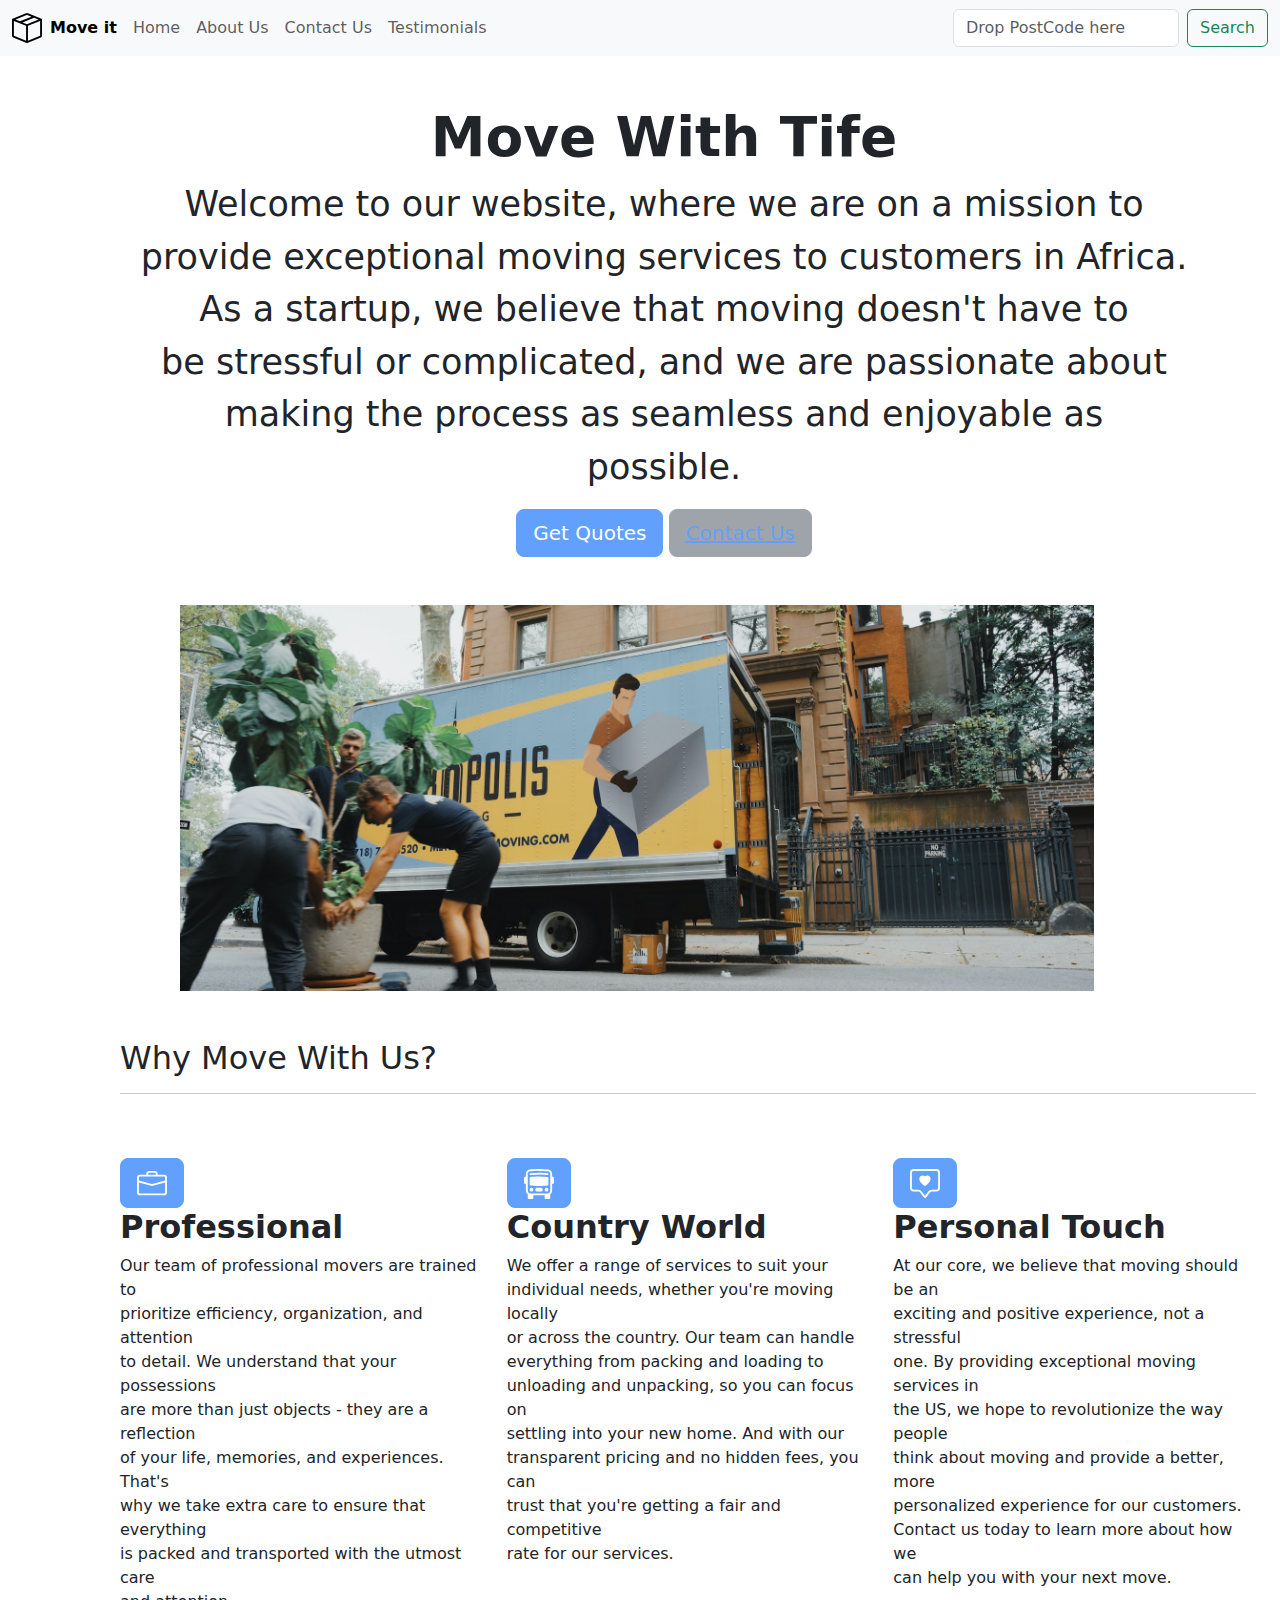
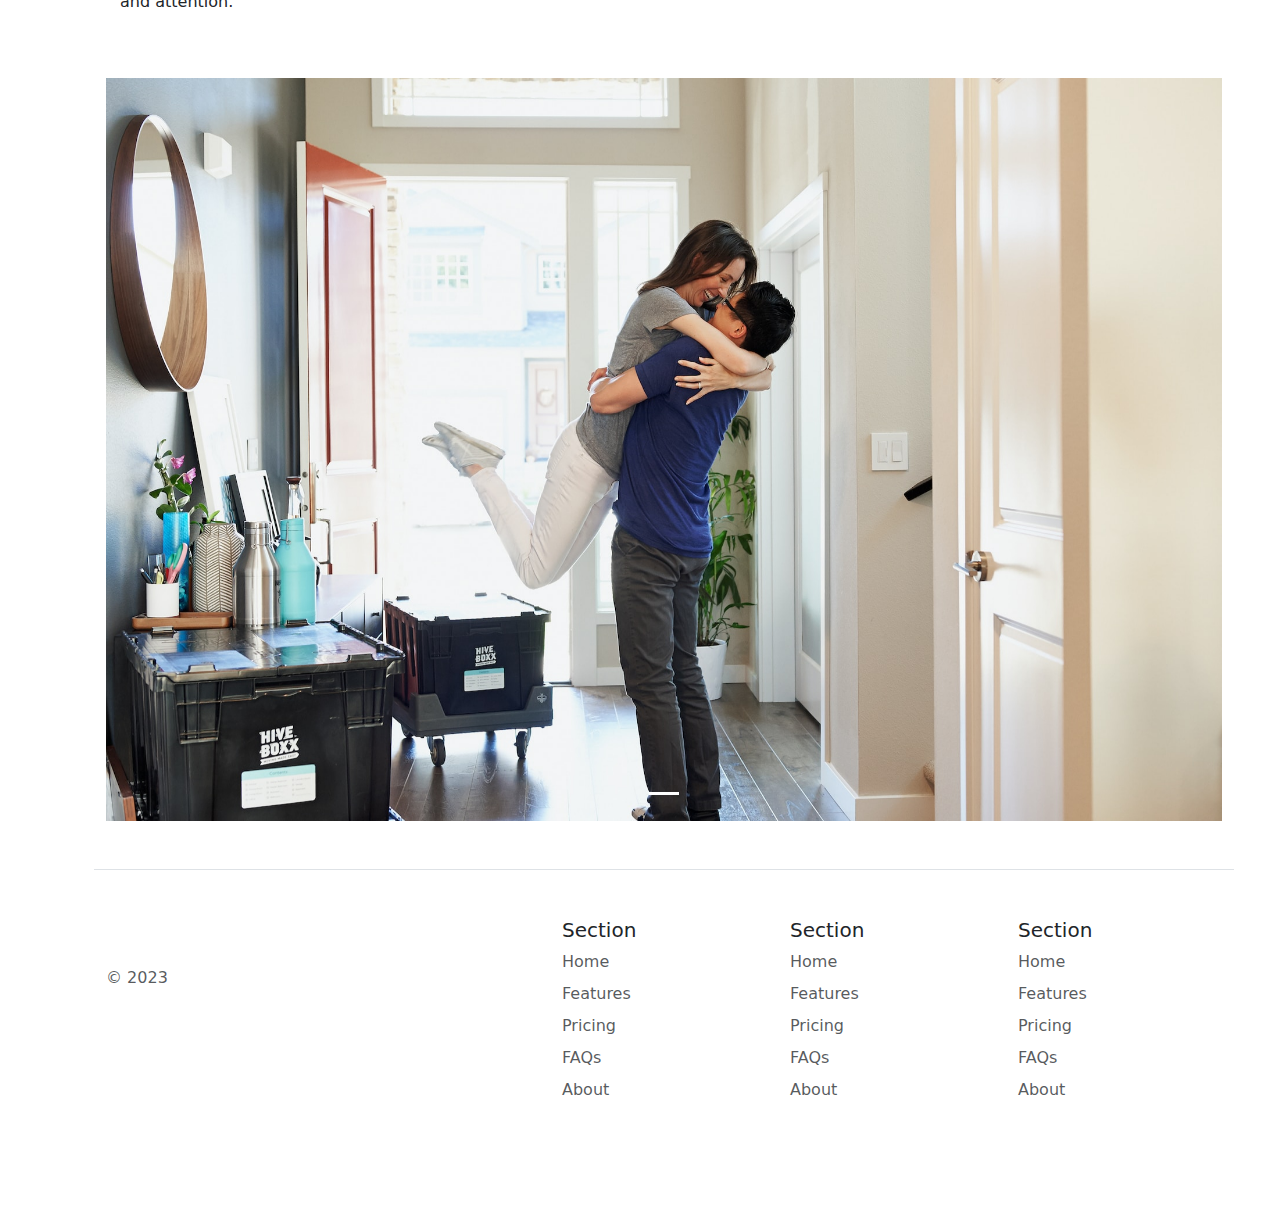
==== index.html @ 49d9937b "first commit" ====
<!DOCTYPE html>
<html lang="en">
    <head>
        <meta charset="UTF-8">
        <meta name="viewport" content="width=device-width, initial-scale=1.0">
        <title>Move With Tife</title>
        <link rel="icon" href="./box-seam.svg">
        <link href="https://cdn.jsdelivr.net/npm/bootstrap@5.3.3/dist/css/bootstrap.min.css" rel="stylesheet" integrity="sha384-QWTKZyjpPEjISv5WaRU9OFeRpok6YctnYmDr5pNlyT2bRjXh0JMhjY6hW+ALEwIH" crossorigin="anonymous">
        <link rel="stylesheet" href="style.css">
    </head>
    <body>
        <nav class="navbar navbar-expand-lg bg-body-tertiary">
            <div class="container-fluid">
                <a class="navbynar-brand" href="#"><img src="./box-seam.svg" alt="logo" width="30px" height="30px"></a>
                <button class="navbar-toggler" type="button" data-bs-toggle="collapse" data-bs-target="#navbarSupportedContent" aria-controls="navbarSupportedContent" aria-expanded="false" aria-label="Toggle navigation">
                    <span class="navbar-toggler-icon"></span>
                </button>
                <div class="collapse navbar-collapse" id="navbarSupportedContent">
                    <ul class="navbar-nav me-auto mb-2 mb-lg-0">
                    <li class="nav-item">
                        <a class="nav-link active fw-bold text" aria-current="page" href="#">Move it</a>
                    </li>
                    <li class="nav-item">
                        <a class="nav-link" href="index.html">Home</a>
                    </li>
                    <li class="nav-item">
                        <a class="nav-link" href="about.html">About Us</a>
                    </li>
                    <li class="nav-item">
                        <a class="nav-link" href="contact.html">Contact Us</a>
                    </li>
                    <li class="nav-item">
                        <a class="nav-link" href="testimony.html">Testimonials</a>
                    </li>
                    </ul>
                    <form class="d-flex" role="search">
                    <input class="form-control me-2" type="search" placeholder="Drop PostCode here" aria-label="Search">
                    <button class="btn btn-outline-success" type="submit">Search</button>
                    </form>
                </div>
                </div>
            </nav>

            <div class="px-4 mt-5 ms-5">
                <h1 class="text-center fw-bold tife">Move With Tife</h1>

                <div class="text-center">
                    <p class="fw-lighter tifee">
                        Welcome to our website, where we are on a mission to <br>
                        provide exceptional moving services to customers in Africa.<br>
                        As a startup, we believe that moving doesn't have to <br> 
                        be stressful or complicated, and we are passionate about <br> 
                        making the process as seamless and enjoyable as <br> 
                        possible.
                    </p>

                    <div>
                        <button type="button" class="btn btn-lg btn-primary" disabled>Get Quotes</button>
                        <button type="button" class="btn btn-secondary btn-lg" disabled><a href="./contact.html">Contact Us</a></button>
                    </div>
            </div>

            <div class="px-5 mt-5 ms-5">
                <div class="container">
                    <img src="./images/moving-van.jpg" alt="moving-van" height="50%" width="90%">
                </div>
            </div>

            <div class="ms-5 mt-5">
                <div>
                    <h2>Why Move With Us?</h2>
                    <hr>
                </div>

                <div class="row g-4 py-5 row-cols-1 row-cols-lg-3">
                    <div>
                        <a href="#" class="btn btn-primary btn-lg disabled" tabindex="-1" role="button" aria-disabled="true">
                            <img src="./briefcase.svg" alt="briefcase" width="30px" height="30px">
                        </a>
                        <h4 class="fw-bold fs-2">Professional</h4>
                        <p>
                            Our team of professional movers are trained to <br> 
                            prioritize efficiency, organization, and attention <br>
                            to detail. We understand that your possessions <br>
                            are more than just objects - they are a reflection <br> 
                            of your life, memories, and experiences. That's <br> 
                            why we take extra care to ensure that everything <br> 
                            is packed and transported with the utmost care <br> 
                            and attention.
                        </p>
                    </div>

                    <div>
                        <a href="#" class="btn btn-primary btn-lg disabled" tabindex="-1" role="button" aria-disabled="true">
                            <img src="./bus-front.svg" alt="bus" width="30px" height="30px">
                        </a>
                        <h4 class="fw-bold fs-2">Country World</h4>
                        <p>
                            We offer a range of services to suit your <br>
                            individual needs, whether you're moving locally <br> 
                            or across the country. Our team can handle <br>
                            everything from packing and loading to <br> 
                            unloading and unpacking, so you can focus on <br> 
                            settling into your new home. And with our <br>
                            transparent pricing and no hidden fees, you can <br>
                            trust that you're getting a fair and competitive <br>
                            rate for our services.
                        </p>
                    </div>

                    <div>
                        <a href="#" class="btn btn-primary btn-lg disabled" tabindex="-1" role="button" aria-disabled="true">
                            <img src="./chat-square-heart.svg" alt="heart" width="30px" height="30px">
                        </a>
                        <h4 class="fw-bold fs-2">Personal Touch</h4>
                        <p>
                            At our core, we believe that moving should be an <br>
                            exciting and positive experience, not a stressful <br>
                            one. By providing exceptional moving services in <br>
                            the US, we hope to revolutionize the way people <br>
                            think about moving and provide a better, more <br>
                            personalized experience for our customers. <br>
                            Contact us today to learn more about how we <br>
                            can help you with your next move.
                        </p>
                    </div>
                </div>
            </div>

            <div class="container">
                <div id="carouselExampleIndicators" class="carousel slide">
                    <div class="carousel-indicators">
                        <button type="button" data-bs-target="#carouselExampleIndicators" data-bs-slide-to="0" class="active"
                        aria-current="true" aria-label="Slide 1"></button>
                    </div>

                    <div class="carousel-inner">
                        <div class="carousel-item active">
                            <img src="./images/couple.jpg" class="d-block w-100" alt="couple">
                        </div>
                    </div>
                </div>
            </div>

            <div class="container">
                <footer class="row row-cols-1 row-cols-sm-2 row-cols-md-5 py-5 my-5 border-top">
                  <div class="col mb-3">
                    <a href="/" class="d-flex align-items-center mb-3 link-body-emphasis text-decoration-none">
                      <svg class="bi me-2" width="40" height="32">
                        <use xlink:href="#bootstrap"></use>
                      </svg>
                    </a>
                    <p class="text-body-secondary">© 2023</p>
                  </div>
            
                  <div class="col mb-3">
            
                  </div>
            
                  <div class="col mb-3">
                    <h5>Section</h5>
                    <ul class="nav flex-column">
                      <li class="nav-item mb-2"><a href="#" class="nav-link p-0 text-body-secondary">Home</a></li>
                      <li class="nav-item mb-2"><a href="#" class="nav-link p-0 text-body-secondary">Features</a></li>
                      <li class="nav-item mb-2"><a href="#" class="nav-link p-0 text-body-secondary">Pricing</a></li>
                      <li class="nav-item mb-2"><a href="#" class="nav-link p-0 text-body-secondary">FAQs</a></li>
                      <li class="nav-item mb-2"><a href="#" class="nav-link p-0 text-body-secondary">About</a></li>
                    </ul>
                  </div>
            
                  <div class="col mb-3">
                    <h5>Section</h5>
                    <ul class="nav flex-column">
                      <li class="nav-item mb-2"><a href="#" class="nav-link p-0 text-body-secondary">Home</a></li>
                      <li class="nav-item mb-2"><a href="#" class="nav-link p-0 text-body-secondary">Features</a></li>
                      <li class="nav-item mb-2"><a href="#" class="nav-link p-0 text-body-secondary">Pricing</a></li>
                      <li class="nav-item mb-2"><a href="#" class="nav-link p-0 text-body-secondary">FAQs</a></li>
                      <li class="nav-item mb-2"><a href="#" class="nav-link p-0 text-body-secondary">About</a></li>
                    </ul>
                  </div>
            
                  <div class="col mb-3">
                    <h5>Section</h5>
                    <ul class="nav flex-column">
                      <li class="nav-item mb-2"><a href="#" class="nav-link p-0 text-body-secondary">Home</a></li>
                      <li class="nav-item mb-2"><a href="#" class="nav-link p-0 text-body-secondary">Features</a></li>
                      <li class="nav-item mb-2"><a href="#" class="nav-link p-0 text-body-secondary">Pricing</a></li>
                      <li class="nav-item mb-2"><a href="#" class="nav-link p-0 text-body-secondary">FAQs</a></li>
                      <li class="nav-item mb-2"><a href="#" class="nav-link p-0 text-body-secondary">About</a></li>
                    </ul>
                  </div>
                </footer>
              </div>
    </body>
</html>
---- style.css ----
*{
    margin: 0;
    padding: 0;
    box-sizing: border-box;
}

.tife{
    font-size: 55px !important;
}

.tifee{
    font-size: 35px !important;
}
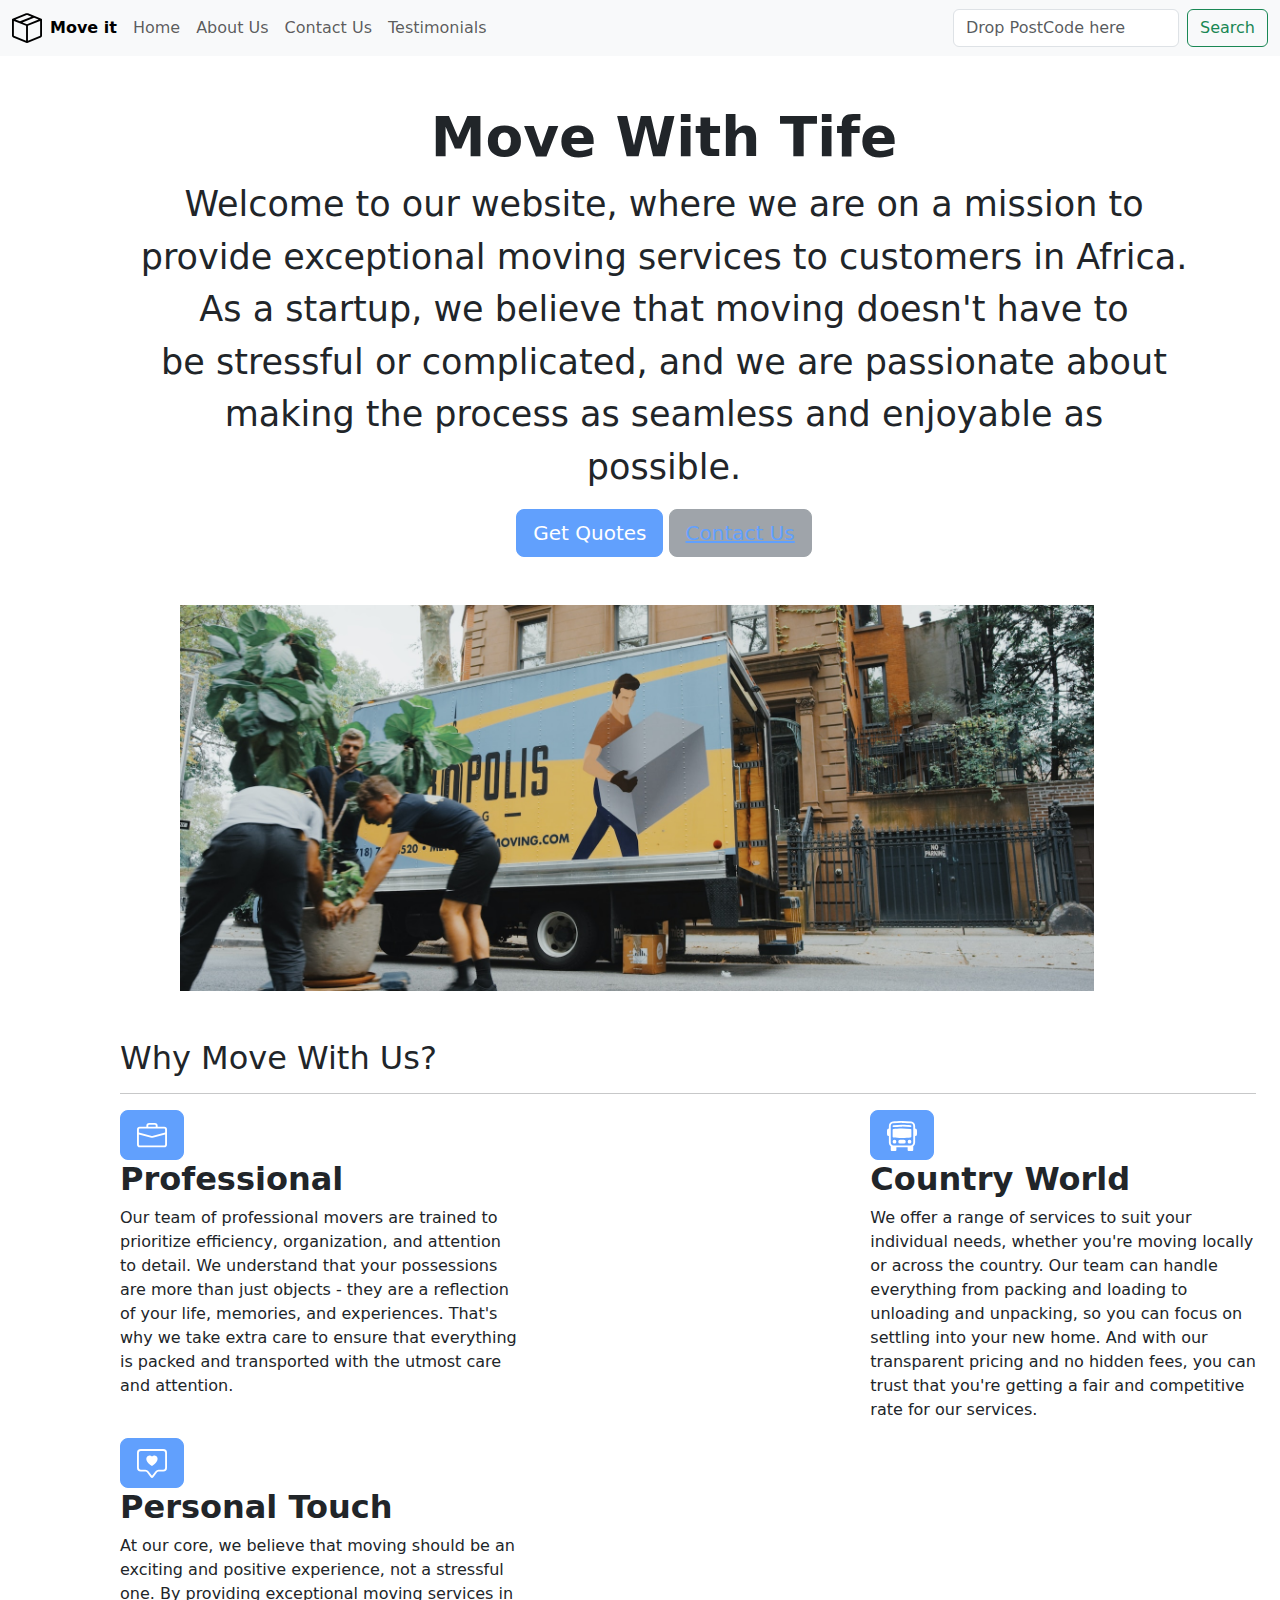
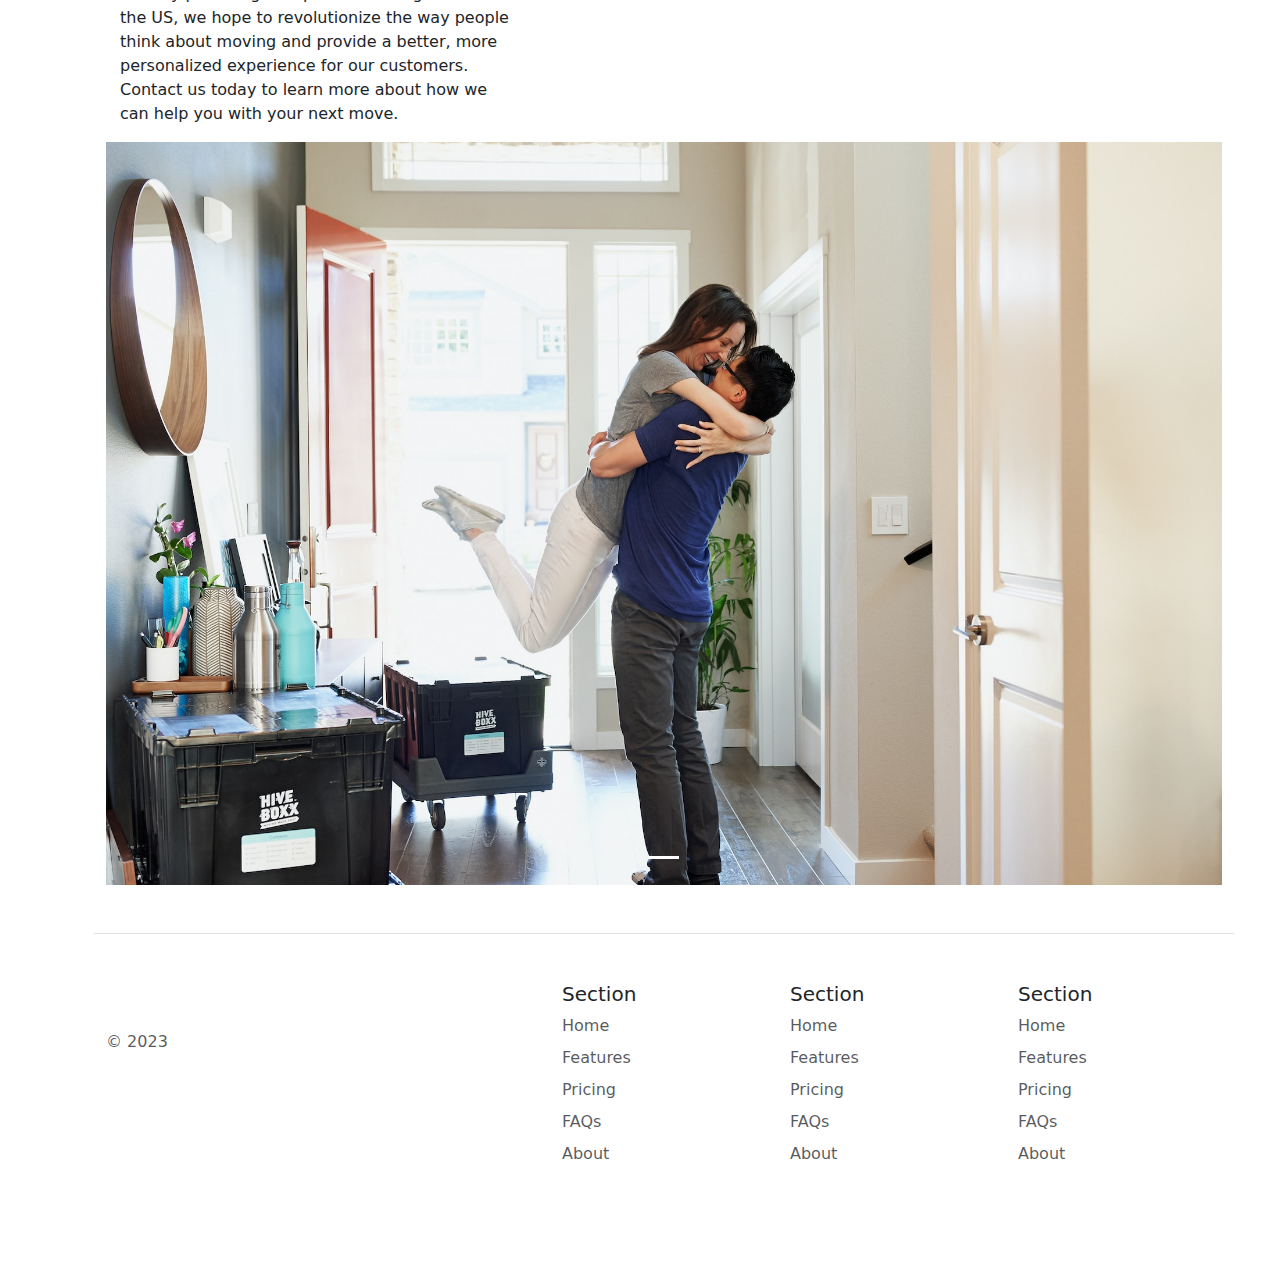
==== commit 1250f26b: "changes" ====
--- a/index.html
+++ b/index.html
@@ -7,6 +7,7 @@
         <link rel="icon" href="./box-seam.svg">
         <link href="https://cdn.jsdelivr.net/npm/bootstrap@5.3.3/dist/css/bootstrap.min.css" rel="stylesheet" integrity="sha384-QWTKZyjpPEjISv5WaRU9OFeRpok6YctnYmDr5pNlyT2bRjXh0JMhjY6hW+ALEwIH" crossorigin="anonymous">
         <link rel="stylesheet" href="style.css">
+        <script src="https://cdn.jsdelivr.net/npm/bootstrap@5.0.2/dist/js/bootstrap.bundle.min.js" integrity="sha384-MrcW6ZMFYlzcLA8Nl+NtUVF0sA7MsXsP1UyJoMp4YLEuNSfAP+JcXn/tWtIaxVXM" crossorigin="anonymous"></script>
     </head>
     <body>
         <nav class="navbar navbar-expand-lg bg-body-tertiary">
@@ -72,7 +73,7 @@
                     <hr>
                 </div>
 
-                <div class="row g-4 py-5 row-cols-1 row-cols-lg-3">
+                <div class="d-flex flex-wrap justify-content-between">
                     <div>
                         <a href="#" class="btn btn-primary btn-lg disabled" tabindex="-1" role="button" aria-disabled="true">
                             <img src="./briefcase.svg" alt="briefcase" width="30px" height="30px">
--- a/style.css
+++ b/style.css
@@ -10,4 +10,8 @@
 
 .tifee{
     font-size: 35px !important;
+}
+
+.imagess{
+    border-radius: 50% !important;
 }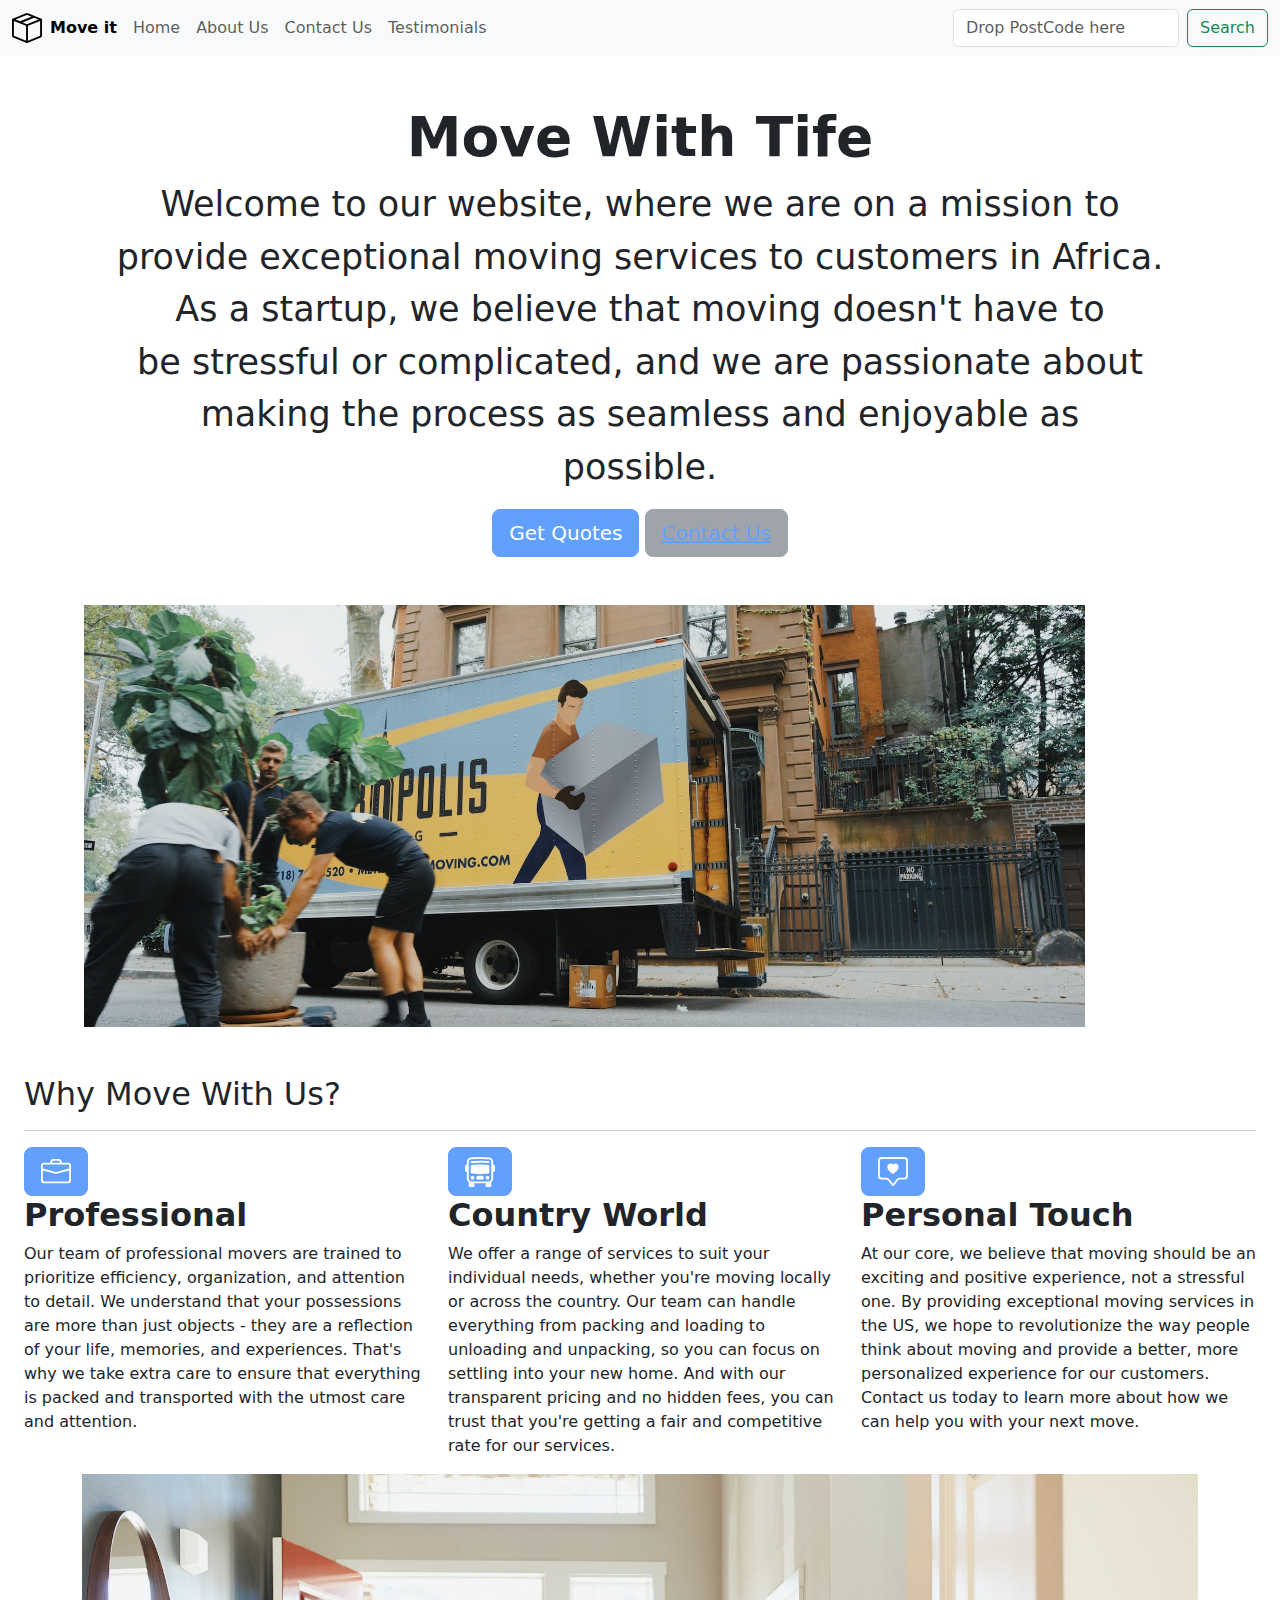
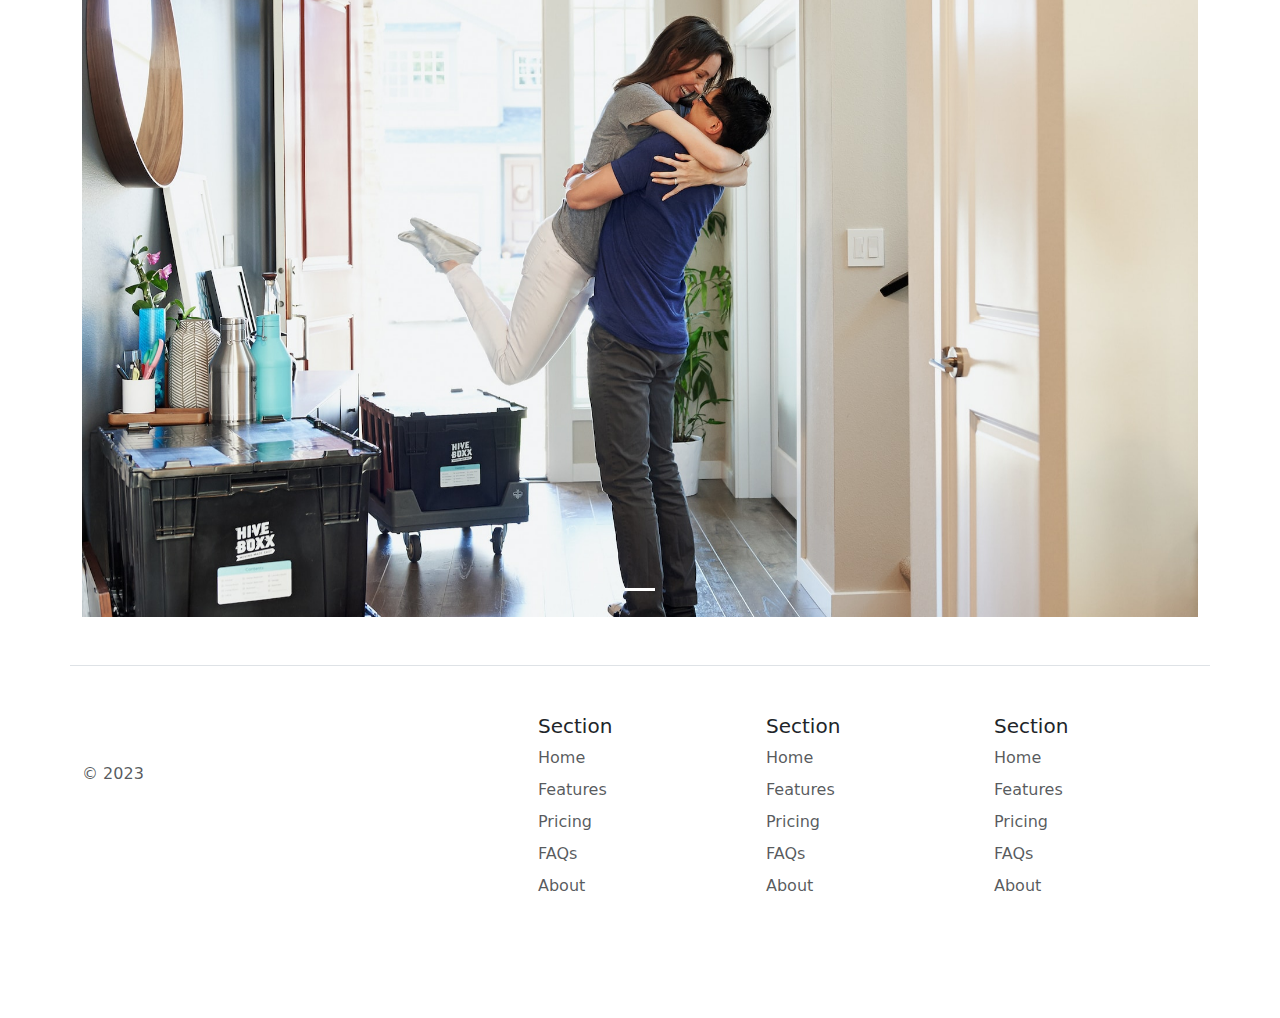
==== commit 21aad73d: "changes" ====
--- a/index.html
+++ b/index.html
@@ -42,7 +42,7 @@
                 </div>
             </nav>
 
-            <div class="px-4 mt-5 ms-5">
+            <div class="px-4 mt-5">
                 <h1 class="text-center fw-bold tife">Move With Tife</h1>
 
                 <div class="text-center">
@@ -61,13 +61,13 @@
                     </div>
             </div>
 
-            <div class="px-5 mt-5 ms-5">
+            <div class="px-5 mt-5">
                 <div class="container">
                     <img src="./images/moving-van.jpg" alt="moving-van" height="50%" width="90%">
                 </div>
             </div>
 
-            <div class="ms-5 mt-5">
+            <div class="mt-5">
                 <div>
                     <h2>Why Move With Us?</h2>
                     <hr>
